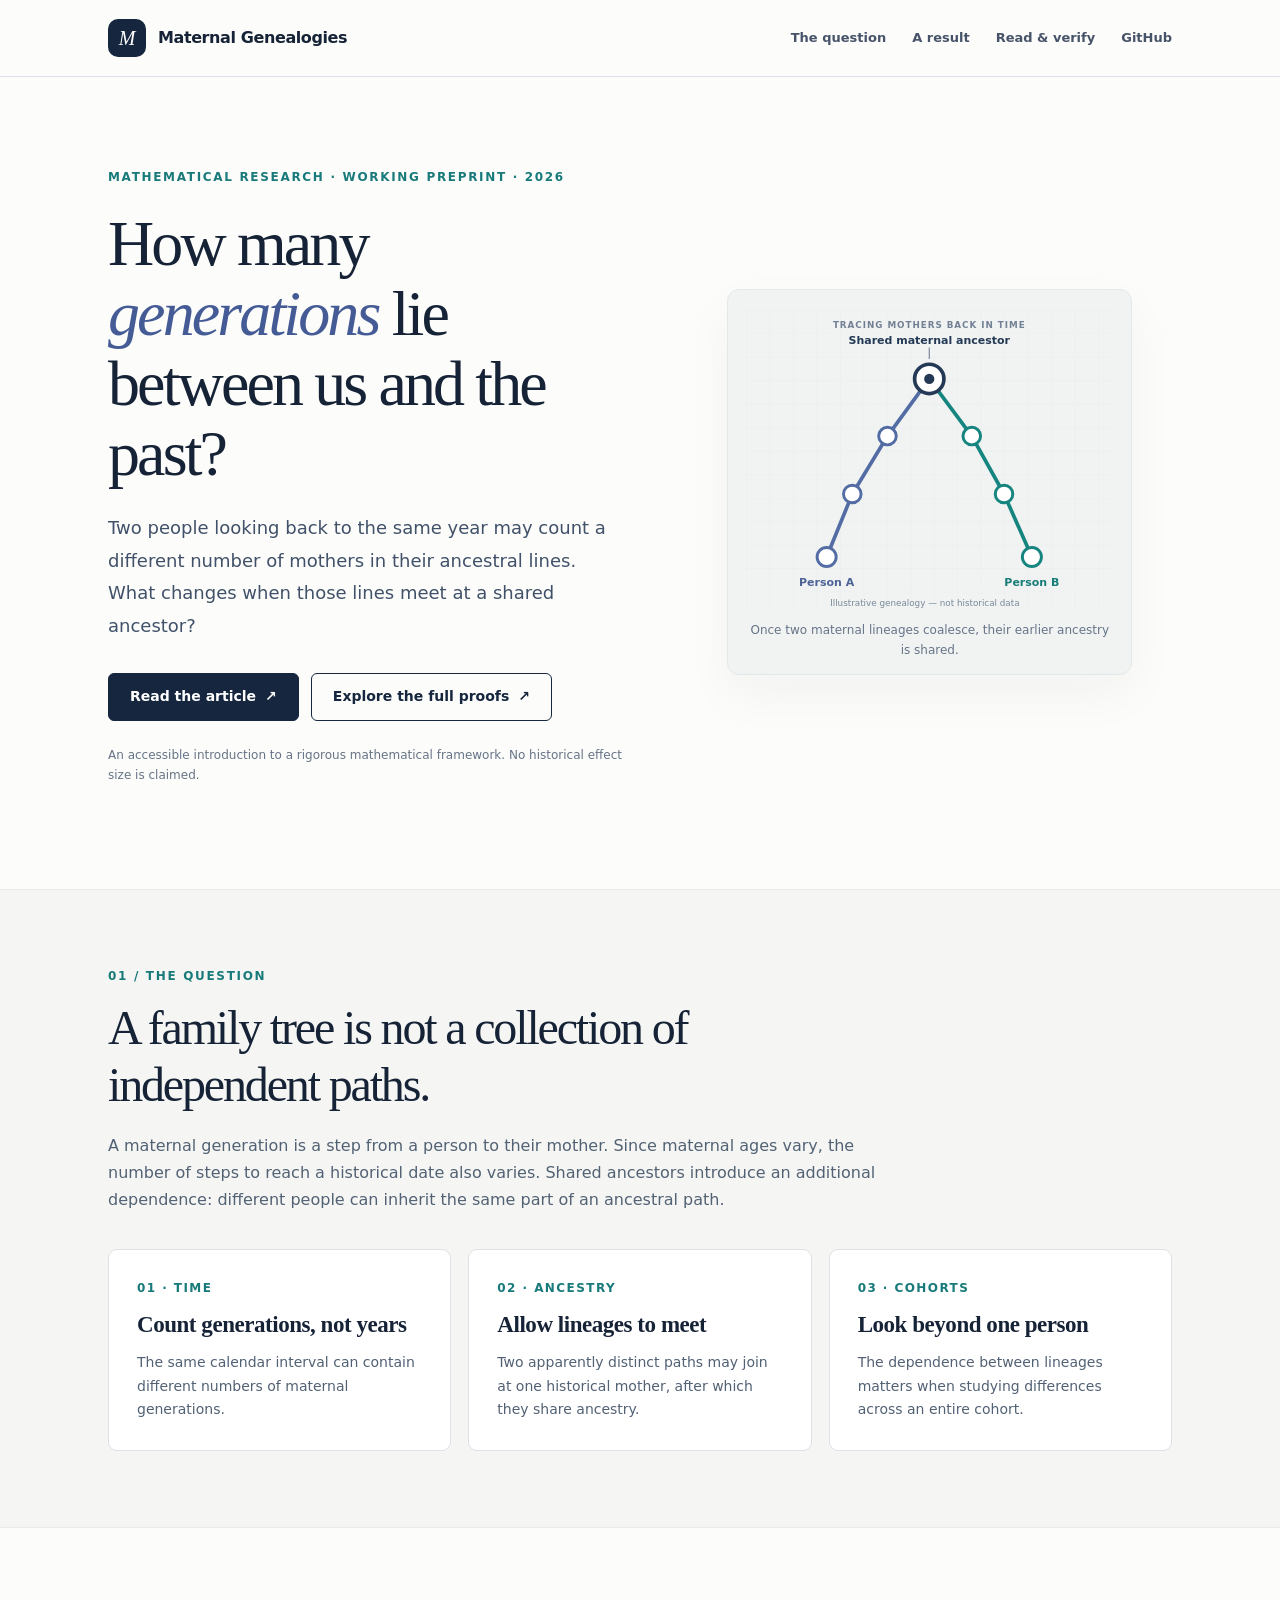
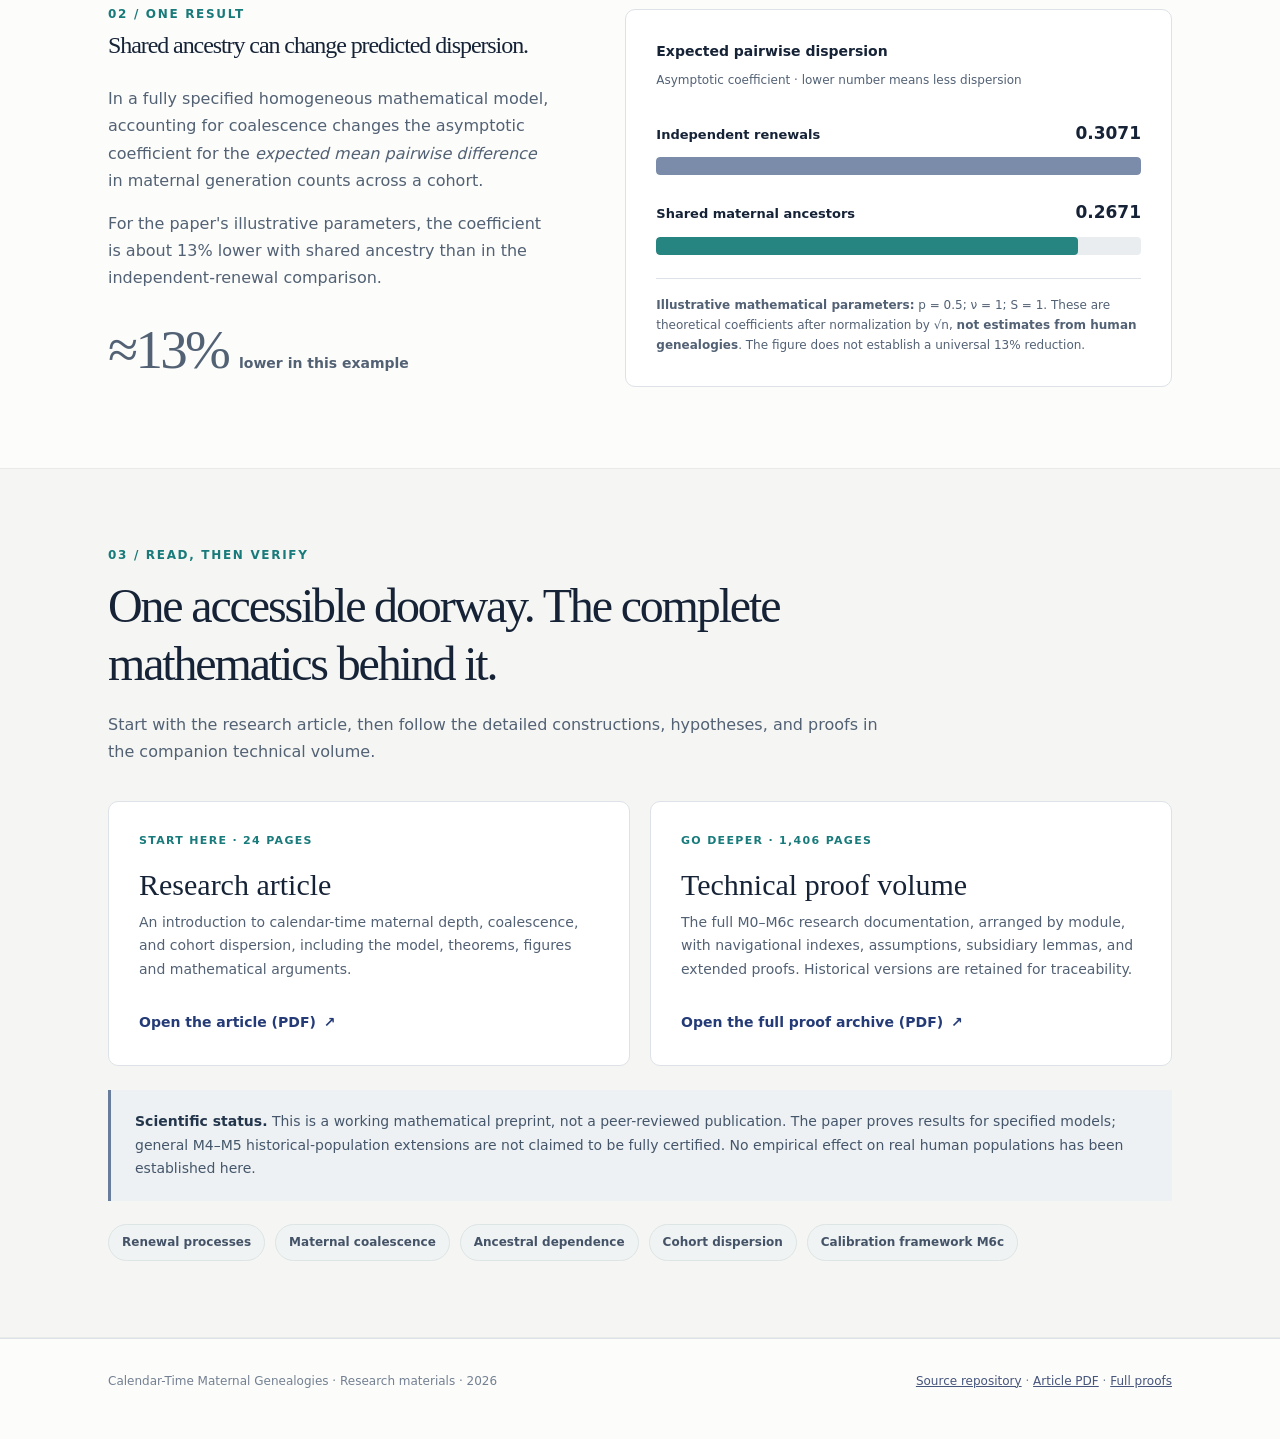
==== index.html @ 94e9f5e0 "Add accessible academic website for maternal genealogies" ====
<!doctype html>
<html lang="en">
<head>
  <meta charset="utf-8">
  <meta name="viewport" content="width=device-width, initial-scale=1">
  <meta name="theme-color" content="#101b30">
  <meta name="description" content="A mathematical research preprint on calendar-time maternal genealogies, shared ancestry, coalescence, and cohort-level generational dispersion. Read the paper and its full technical proofs.">
  <meta property="og:type" content="website">
  <meta property="og:title" content="Calendar-Time Maternal Genealogies">
  <meta property="og:description" content="How do shared maternal ancestors change the spread of generational depths? An accessible introduction to the paper and its complete mathematical proofs.">
  <meta property="og:url" content="https://leomarquet14-star.github.io/maternal-genealogies/">
  <link rel="canonical" href="https://leomarquet14-star.github.io/maternal-genealogies/">
  <title>Calendar-Time Maternal Genealogies — Research & Full Proofs</title>
  <style>
    :root{color-scheme:light;--ink:#162337;--muted:#526174;--line:#dce2e7;--paper:#fcfcfa;--canvas:#f5f6f3;--navy:#15263e;--indigo:#465899;--teal:#187a7a;--warm:#edede7;--serif:Georgia,'Times New Roman',serif;--sans:Inter,ui-sans-serif,system-ui,-apple-system,BlinkMacSystemFont,'Segoe UI',sans-serif}
    *{box-sizing:border-box}html{scroll-behavior:smooth}body{margin:0;background:var(--paper);color:var(--ink);font-family:var(--sans);line-height:1.7;-webkit-font-smoothing:antialiased}a{color:inherit}a:focus-visible{outline:3px solid #9babe8;outline-offset:4px;border-radius:3px}
    .wrap{max-width:1120px;margin:auto;padding:0 28px}.top{border-bottom:1px solid var(--line);background:rgba(252,252,250,.96)}.top-inner{min-height:76px;display:flex;align-items:center;justify-content:space-between;gap:24px}.mark{display:flex;align-items:center;gap:12px;text-decoration:none;font-weight:690;letter-spacing:-.025em}.symbol{display:grid;place-items:center;width:38px;height:38px;border-radius:10px;background:var(--navy);color:white;font:italic 20px var(--serif)}.nav{display:flex;align-items:center;flex-wrap:wrap;gap:26px}.nav a{text-decoration:none;color:#475369;font-size:13px;font-weight:600}.nav a:hover{color:#1d377e}
    .hero{padding:90px 0 92px}.hero-grid{display:grid;grid-template-columns:1.03fr .97fr;gap:65px;align-items:center}.eyebrow{font-size:12px;letter-spacing:.14em;text-transform:uppercase;font-weight:750;color:var(--teal)}h1,h2,h3,p{margin-top:0}h1,h2{font-family:var(--serif);font-weight:500;letter-spacing:-.045em}h1{font-size:clamp(48px,5vw,72px);line-height:1.09;margin:22px 0 24px}h1 em{font-style:italic;color:#445b95}.lead{font-size:18px;color:#405169;line-height:1.8;max-width:565px}.actions{display:flex;flex-wrap:wrap;gap:12px;margin:31px 0 24px}.btn{display:inline-flex;justify-content:center;align-items:center;gap:9px;padding:13px 21px;border:1px solid var(--navy);border-radius:6px;font-size:14px;text-decoration:none;font-weight:720;line-height:1.4;transition:transform .18s,background .18s}.btn:hover{transform:translateY(-2px)}.btn.primary{background:var(--navy);color:#fff}.btn.secondary{color:var(--navy);background:transparent}.fine{font-size:12px;color:#667487}.visual{background:#f0f3f2;border:1px solid #e3e8e8;border-radius:12px;padding:20px 18px 14px;box-shadow:0 20px 50px rgba(21,38,62,.045)}.visual svg{display:block;width:100%;height:auto}.visual figcaption{color:#677488;text-align:center;font-size:12px;margin-top:9px}
    section{scroll-margin-top:24px}.band{background:var(--canvas);border-top:1px solid #e9ebe8;border-bottom:1px solid #e9ebe8}.section{padding:76px 0}.section-heading{max-width:770px;margin:0 0 36px}.section-heading h2{font-size:clamp(36px,4vw,48px);line-height:1.2;margin:12px 0 18px}.section-heading p{font-size:16px;color:var(--muted)}.grid3{display:grid;grid-template-columns:repeat(3,1fr);gap:17px}.panel{padding:28px;border:1px solid var(--line);background:#fff;border-radius:9px}.number{font-size:12px;color:var(--teal);font-weight:800;letter-spacing:.12em}.panel h3{font-family:var(--serif);font-size:23px;line-height:1.3;letter-spacing:-.02em;margin:11px 0}.panel p{font-size:14px;color:var(--muted);margin:0}
    .finding{display:grid;grid-template-columns:.9fr 1.1fr;gap:70px;align-items:center}.finding p{color:var(--muted)}.chart{background:white;border:1px solid var(--line);border-radius:10px;padding:30px}.chart-title{font-size:14px;font-weight:730;margin-bottom:6px}.chart-sub{font-size:12px;color:var(--muted);margin-bottom:28px}.bar-row{margin-bottom:23px}.bar-row-label{display:flex;justify-content:space-between;align-items:baseline;gap:10px;font-size:13px;font-weight:650;margin-bottom:10px}.bar-row-label strong{font-size:17px;font-variant-numeric:tabular-nums}.bar-track{height:18px;border-radius:4px;background:#e9edf0;overflow:hidden}.bar-fill{display:block;height:100%;border-radius:4px}.bar-fill.b0{background:#7b8baa;width:100%}.bar-fill.b1{background:#268580;width:86.97%}.chart-note{border-top:1px solid var(--line);padding-top:17px;margin:18px 0 0;font-size:12px;color:#647185;line-height:1.65}.stat{display:inline-block;font-family:var(--serif);font-size:55px;letter-spacing:-.05em;color:var(--teal);line-height:1.1;margin:12px 0}
    .reading{display:grid;grid-template-columns:1fr 1fr;gap:20px}.doc{border:1px solid var(--line);background:white;border-radius:10px;padding:30px;display:flex;flex-direction:column}.doc .tag{font-size:11px;font-weight:800;letter-spacing:.12em;text-transform:uppercase;color:var(--teal)}.doc h3{font:500 30px/1.2 var(--serif);margin:16px 0 8px}.doc p{font-size:14px;color:var(--muted)}.doc .grow{flex:1}.doc .download{display:inline-flex;align-items:center;gap:8px;margin-top:15px;text-decoration:none;color:#243b77;font-size:14px;font-weight:750}.doc .download:hover{text-decoration:underline}
    .note{margin-top:24px;padding:20px 24px;background:#edf1f3;border-left:3px solid #687d9b;color:#45566b;font-size:14px}.note strong{color:#24364c}.method{display:flex;flex-wrap:wrap;gap:10px;margin-top:23px}.pill{background:#f0f3f3;border:1px solid #dce4e4;border-radius:100px;padding:7px 13px;font-size:12px;color:#445367;font-weight:600}.footer{border-top:1px solid var(--line);padding:32px 0 48px;color:#738092;font-size:12px}.footinner{display:flex;justify-content:space-between;gap:20px;flex-wrap:wrap}.footinner a{color:#46557c}
    @media(max-width:850px){.hero-grid,.finding,.reading{grid-template-columns:1fr}.hero{padding:58px 0}.hero-grid{gap:30px}.visual{max-width:620px}.grid3{grid-template-columns:1fr}.section{padding:56px 0}.nav{gap:12px}.top-inner{align-items:flex-start;flex-direction:column;padding-top:18px;padding-bottom:16px}.finding{gap:30px}}@media(max-width:490px){.wrap{padding:0 18px}.nav a{font-size:12px}h1{font-size:44px}.chart{padding:19px}.panel,.doc{padding:22px}}
    @media(prefers-reduced-motion:reduce){html{scroll-behavior:auto}.btn{transition:none}}
  </style>
</head>
<body>
  <header class="top"><div class="wrap top-inner"><a class="mark" href="#top" aria-label="Maternal Genealogies home"><span class="symbol" aria-hidden="true">M</span><span>Maternal Genealogies</span></a><nav class="nav" aria-label="Primary navigation"><a href="#question">The question</a><a href="#result">A result</a><a href="#documents">Read &amp; verify</a><a href="https://github.com/leomarquet14-star/maternal-genealogies">GitHub</a></nav></div></header>
  <main id="top">
    <section class="hero"><div class="wrap hero-grid"><div>
      <div class="eyebrow">Mathematical research · Working preprint · 2026</div>
      <h1>How many <em>generations</em> lie between us and the past?</h1>
      <p class="lead">Two people looking back to the same year may count a different number of mothers in their ancestral lines. What changes when those lines meet at a shared ancestor?</p>
      <div class="actions"><a class="btn primary" href="./manuscript_v0_6.pdf" target="_blank" rel="noopener">Read the article <span aria-hidden="true">↗</span></a><a class="btn secondary" href="./VOLUME_M0_M6C_ACCES_AUX_PREUVES.pdf" target="_blank" rel="noopener">Explore the full proofs <span aria-hidden="true">↗</span></a></div>
      <p class="fine">An accessible introduction to a rigorous mathematical framework. No historical effect size is claimed.</p>
    </div><figure class="visual" aria-labelledby="figcap">
      <svg viewBox="0 0 500 410" role="img" aria-label="Two maternal ancestral lineages merge at a shared maternal ancestor. Person A and Person B have separate mothers and earlier maternal ancestors until the lineages coalesce.">
        <defs><pattern id="grid" width="32" height="32" patternUnits="userSpaceOnUse"><path d="M32 0H0V32" fill="none" stroke="#d9e1e2" stroke-width=".7"/></pattern></defs>
        <rect x="0" y="0" width="500" height="410" fill="url(#grid)" opacity=".65"/>
        <text x="250" y="25" text-anchor="middle" font-size="12" fill="#728094" font-weight="650" letter-spacing="1.3">TRACING MOTHERS BACK IN TIME</text>
        <path d="M110 337L145 251L193 172L250 94" fill="none" stroke="#536da4" stroke-width="5" stroke-linecap="round" stroke-linejoin="round"/>
        <path d="M390 337L352 251L308 172L250 94" fill="none" stroke="#16847f" stroke-width="5" stroke-linecap="round" stroke-linejoin="round"/>
        <g fill="#fff" stroke="#536da4" stroke-width="4"><circle cx="110" cy="337" r="13"/><circle cx="145" cy="251" r="12"/><circle cx="193" cy="172" r="12"/></g>
        <g fill="#fff" stroke="#16847f" stroke-width="4"><circle cx="390" cy="337" r="13"/><circle cx="352" cy="251" r="12"/><circle cx="308" cy="172" r="12"/></g>
        <circle cx="250" cy="94" r="20" fill="#fff" stroke="#243955" stroke-width="5"/><circle cx="250" cy="94" r="7" fill="#243955"/>
        <path d="M250 67V51" stroke="#748195" stroke-width="1.5"/><text x="250" y="47" text-anchor="middle" fill="#243955" font-size="15" font-weight="720">Shared maternal ancestor</text>
        <text x="110" y="376" text-anchor="middle" fill="#4e6396" font-size="15" font-weight="740">Person A</text>
        <text x="390" y="376" text-anchor="middle" fill="#187c78" font-size="15" font-weight="740">Person B</text>
        <text x="244" y="404" text-anchor="middle" fill="#798899" font-size="12">Illustrative genealogy — not historical data</text>
      </svg>
      <figcaption id="figcap">Once two maternal lineages coalesce, their earlier ancestry is shared.</figcaption>
    </figure></div></section>
    <section class="band section" id="question"><div class="wrap">
      <div class="section-heading"><div class="eyebrow">01 / The question</div><h2>A family tree is not a collection of independent paths.</h2><p>A maternal generation is a step from a person to their mother. Since maternal ages vary, the number of steps to reach a historical date also varies. Shared ancestors introduce an additional dependence: different people can inherit the same part of an ancestral path.</p></div>
      <div class="grid3"><article class="panel"><div class="number">01 · TIME</div><h3>Count generations, not years</h3><p>The same calendar interval can contain different numbers of maternal generations.</p></article><article class="panel"><div class="number">02 · ANCESTRY</div><h3>Allow lineages to meet</h3><p>Two apparently distinct paths may join at one historical mother, after which they share ancestry.</p></article><article class="panel"><div class="number">03 · COHORTS</div><h3>Look beyond one person</h3><p>The dependence between lineages matters when studying differences across an entire cohort.</p></article></div>
    </div></section>
    <section class="section" id="result"><div class="wrap finding">
      <div><div class="eyebrow">02 / One result</div><h2>Shared ancestry can change predicted dispersion.</h2><p>In a fully specified homogeneous mathematical model, accounting for coalescence changes the asymptotic coefficient for the <em>expected mean pairwise difference</em> in maternal generation counts across a cohort.</p><p>For the paper's illustrative parameters, the coefficient is about 13% lower with shared ancestry than in the independent-renewal comparison.</p><p class="stat" aria-label="Approximately thirteen percent smaller">≈13% <span style="font:600 14px var(--sans);letter-spacing:0;color:#526174">lower in this example</span></p></div>
      <div class="chart" role="img" aria-label="Theoretical normalized dispersion coefficient: independent lineages 0.3071; shared ancestors 0.2671, about thirteen percent lower in the illustrated homogeneous model.">
        <div class="chart-title">Expected pairwise dispersion</div><div class="chart-sub">Asymptotic coefficient · lower number means less dispersion</div>
        <div class="bar-row"><div class="bar-row-label"><span>Independent renewals</span><strong>0.3071</strong></div><div class="bar-track"><span class="bar-fill b0"></span></div></div>
        <div class="bar-row"><div class="bar-row-label"><span>Shared maternal ancestors</span><strong>0.2671</strong></div><div class="bar-track"><span class="bar-fill b1"></span></div></div>
        <p class="chart-note"><strong>Illustrative mathematical parameters:</strong> p = 0.5; ν = 1; S = 1. These are theoretical coefficients after normalization by √n, <strong>not estimates from human genealogies</strong>. The figure does not establish a universal 13% reduction.</p>
      </div>
    </div></section>
    <section class="band section" id="documents"><div class="wrap">
      <div class="section-heading"><div class="eyebrow">03 / Read, then verify</div><h2>One accessible doorway. The complete mathematics behind it.</h2><p>Start with the research article, then follow the detailed constructions, hypotheses, and proofs in the companion technical volume.</p></div>
      <div class="reading">
        <article class="doc"><span class="tag">Start here · 24 pages</span><h3>Research article</h3><p class="grow">An introduction to calendar-time maternal depth, coalescence, and cohort dispersion, including the model, theorems, figures and mathematical arguments.</p><a class="download" href="./manuscript_v0_6.pdf" target="_blank" rel="noopener">Open the article (PDF) <span aria-hidden="true">↗</span></a></article>
        <article class="doc"><span class="tag">Go deeper · 1,406 pages</span><h3>Technical proof volume</h3><p class="grow">The full M0–M6c research documentation, arranged by module, with navigational indexes, assumptions, subsidiary lemmas, and extended proofs. Historical versions are retained for traceability.</p><a class="download" href="./VOLUME_M0_M6C_ACCES_AUX_PREUVES.pdf" target="_blank" rel="noopener">Open the full proof archive (PDF) <span aria-hidden="true">↗</span></a></article>
      </div>
      <div class="note"><strong>Scientific status.</strong> This is a working mathematical preprint, not a peer-reviewed publication. The paper proves results for specified models; general M4–M5 historical-population extensions are not claimed to be fully certified. No empirical effect on real human populations has been established here.</div>
      <div class="method" aria-label="Technical topics"><span class="pill">Renewal processes</span><span class="pill">Maternal coalescence</span><span class="pill">Ancestral dependence</span><span class="pill">Cohort dispersion</span><span class="pill">Calibration framework M6c</span></div>
    </div></section>
  </main>
  <footer class="footer"><div class="wrap footinner"><span>Calendar-Time Maternal Genealogies · Research materials · 2026</span><span><a href="https://github.com/leomarquet14-star/maternal-genealogies">Source repository</a> · <a href="./manuscript_v0_6.pdf">Article PDF</a> · <a href="./VOLUME_M0_M6C_ACCES_AUX_PREUVES.pdf">Full proofs</a></span></div></footer>
</body></html>
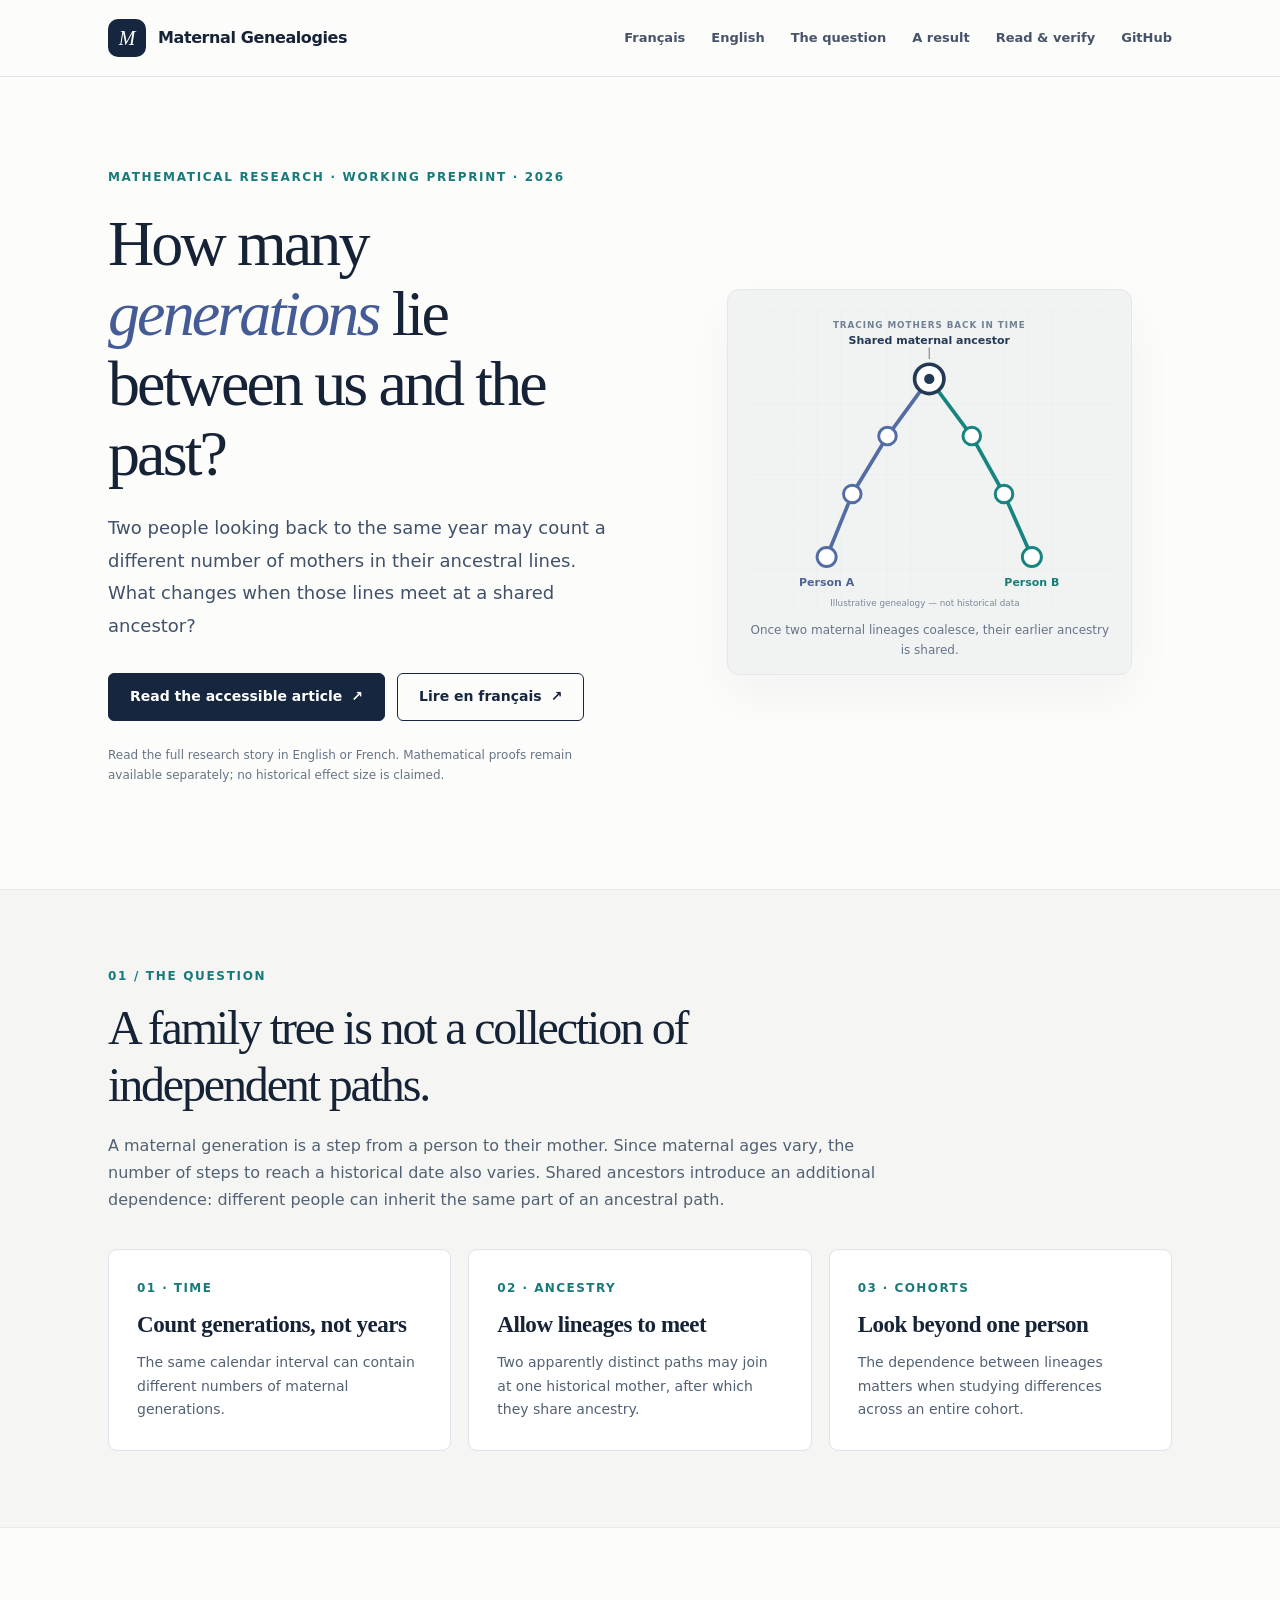
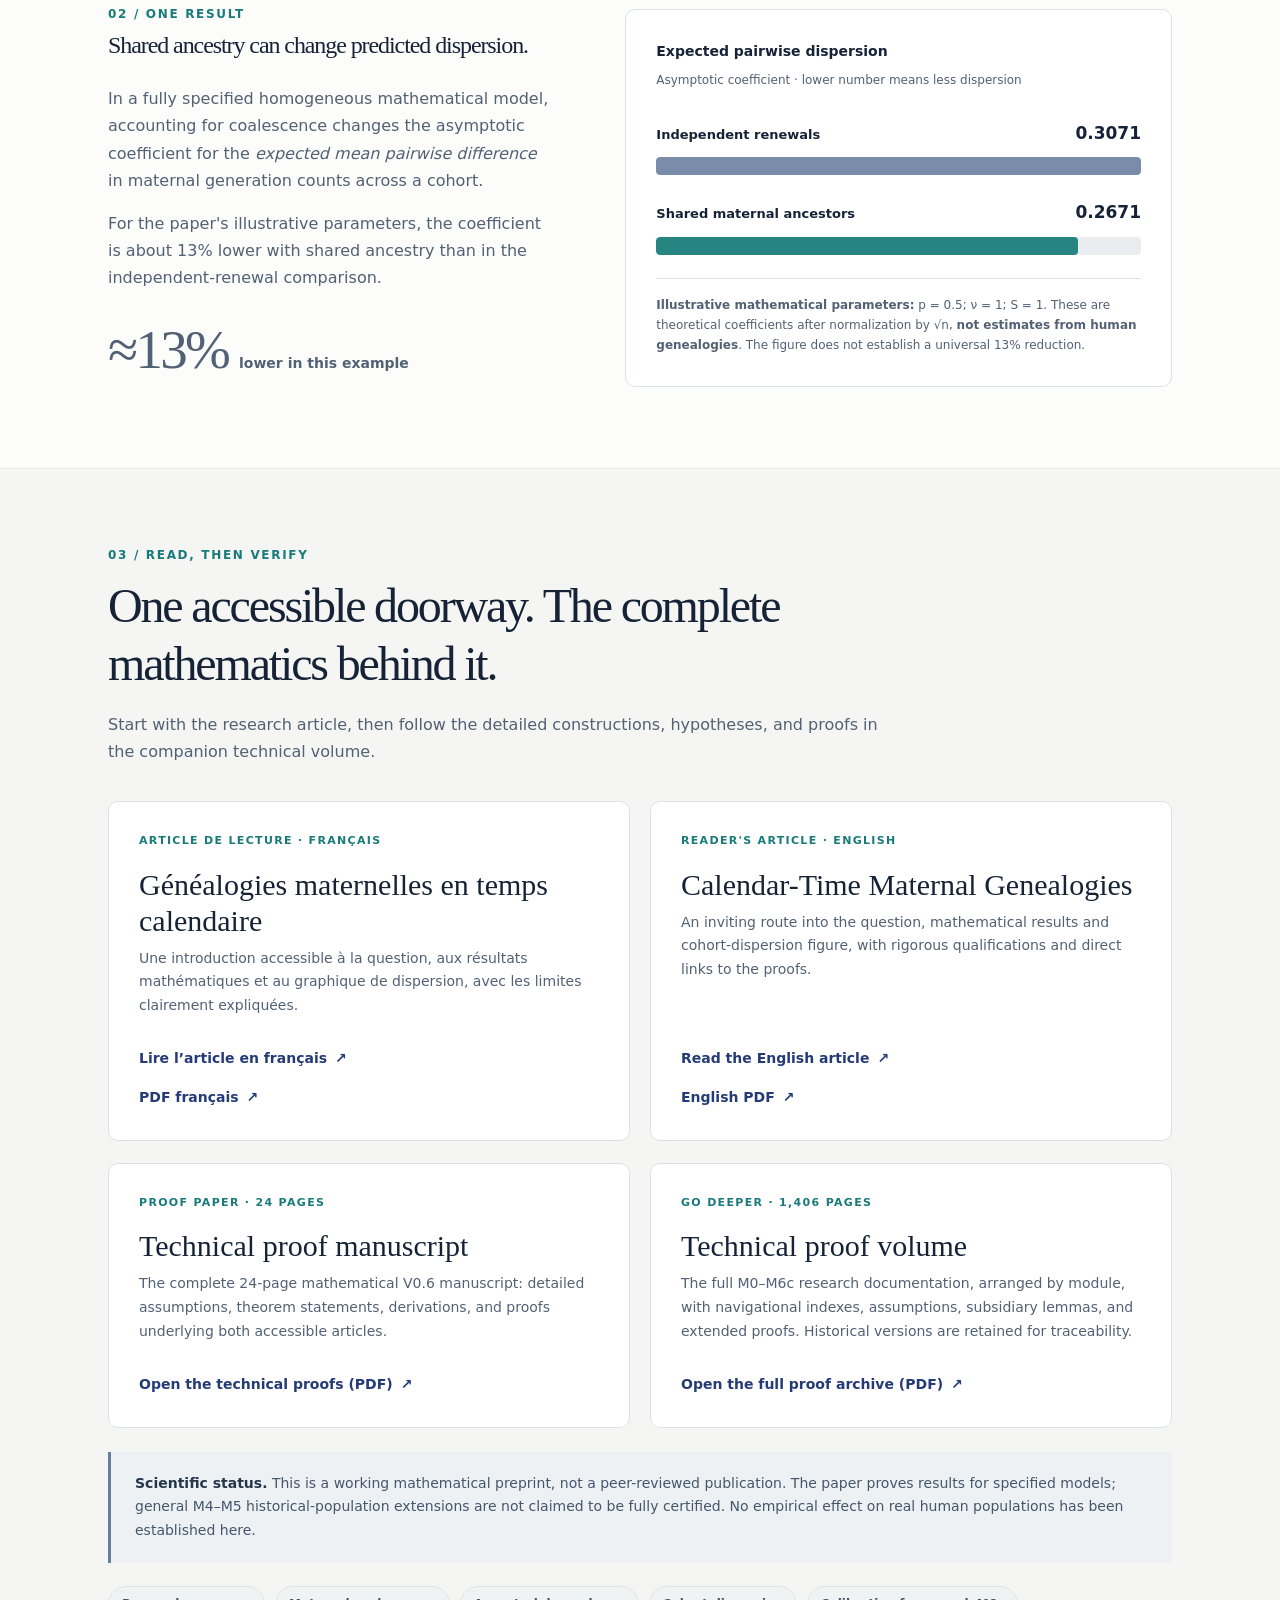
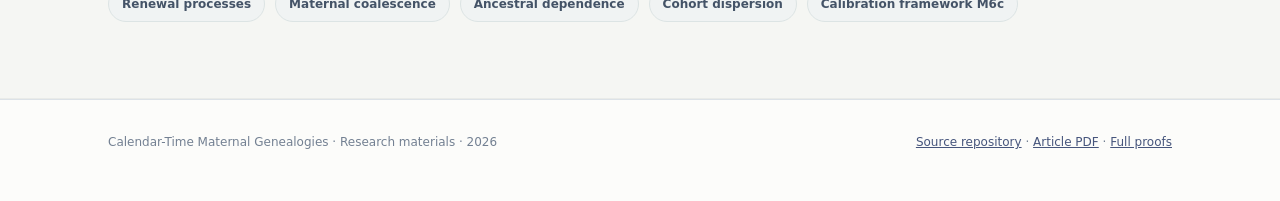
==== commit c719a33b: "Feature bilingual accessible articles with separate proof documents" ====
--- a/index.html
+++ b/index.html
@@ -25,14 +25,14 @@
   </style>
 </head>
 <body>
-  <header class="top"><div class="wrap top-inner"><a class="mark" href="#top" aria-label="Maternal Genealogies home"><span class="symbol" aria-hidden="true">M</span><span>Maternal Genealogies</span></a><nav class="nav" aria-label="Primary navigation"><a href="#question">The question</a><a href="#result">A result</a><a href="#documents">Read &amp; verify</a><a href="https://github.com/leomarquet14-star/maternal-genealogies">GitHub</a></nav></div></header>
+  <header class="top"><div class="wrap top-inner"><a class="mark" href="#top" aria-label="Maternal Genealogies home"><span class="symbol" aria-hidden="true">M</span><span>Maternal Genealogies</span></a><nav class="nav" aria-label="Primary navigation"><a href="./article-fr.html" lang="fr">Français</a><a href="./article-en.html" lang="en">English</a><a href="#question">The question</a><a href="#result">A result</a><a href="#documents">Read &amp; verify</a><a href="https://github.com/leomarquet14-star/maternal-genealogies">GitHub</a></nav></div></header>
   <main id="top">
     <section class="hero"><div class="wrap hero-grid"><div>
       <div class="eyebrow">Mathematical research · Working preprint · 2026</div>
       <h1>How many <em>generations</em> lie between us and the past?</h1>
       <p class="lead">Two people looking back to the same year may count a different number of mothers in their ancestral lines. What changes when those lines meet at a shared ancestor?</p>
-      <div class="actions"><a class="btn primary" href="./manuscript_v0_6.pdf" target="_blank" rel="noopener">Read the article <span aria-hidden="true">↗</span></a><a class="btn secondary" href="./VOLUME_M0_M6C_ACCES_AUX_PREUVES.pdf" target="_blank" rel="noopener">Explore the full proofs <span aria-hidden="true">↗</span></a></div>
-      <p class="fine">An accessible introduction to a rigorous mathematical framework. No historical effect size is claimed.</p>
+      <div class="actions"><a class="btn primary" href="./article-en.html">Read the accessible article <span aria-hidden="true">↗</span></a><a class="btn secondary" href="./article-fr.html" lang="fr">Lire en français <span aria-hidden="true">↗</span></a></div>
+      <p class="fine">Read the full research story in English or French. Mathematical proofs remain available separately; no historical effect size is claimed.</p>
     </div><figure class="visual" aria-labelledby="figcap">
       <svg viewBox="0 0 500 410" role="img" aria-label="Two maternal ancestral lineages merge at a shared maternal ancestor. Person A and Person B have separate mothers and earlier maternal ancestors until the lineages coalesce.">
         <defs><pattern id="grid" width="32" height="32" patternUnits="userSpaceOnUse"><path d="M32 0H0V32" fill="none" stroke="#d9e1e2" stroke-width=".7"/></pattern></defs>
@@ -65,8 +65,8 @@
     </div></section>
     <section class="band section" id="documents"><div class="wrap">
       <div class="section-heading"><div class="eyebrow">03 / Read, then verify</div><h2>One accessible doorway. The complete mathematics behind it.</h2><p>Start with the research article, then follow the detailed constructions, hypotheses, and proofs in the companion technical volume.</p></div>
-      <div class="reading">
-        <article class="doc"><span class="tag">Start here · 24 pages</span><h3>Research article</h3><p class="grow">An introduction to calendar-time maternal depth, coalescence, and cohort dispersion, including the model, theorems, figures and mathematical arguments.</p><a class="download" href="./manuscript_v0_6.pdf" target="_blank" rel="noopener">Open the article (PDF) <span aria-hidden="true">↗</span></a></article>
+      <div class="reading" style="margin-bottom:22px"><article class="doc"><span class="tag">Article de lecture · Français</span><h3 lang="fr">Généalogies maternelles en temps calendaire</h3><p class="grow" lang="fr">Une introduction accessible à la question, aux résultats mathématiques et au graphique de dispersion, avec les limites clairement expliquées.</p><a class="download" href="./article-fr.html" lang="fr">Lire l’article en français <span aria-hidden="true">↗</span></a><a class="download" href="./article-fr.pdf" lang="fr">PDF français <span aria-hidden="true">↗</span></a></article><article class="doc"><span class="tag">Reader's article · English</span><h3>Calendar-Time Maternal Genealogies</h3><p class="grow">An inviting route into the question, mathematical results and cohort-dispersion figure, with rigorous qualifications and direct links to the proofs.</p><a class="download" href="./article-en.html">Read the English article <span aria-hidden="true">↗</span></a><a class="download" href="./article-en.pdf">English PDF <span aria-hidden="true">↗</span></a></article></div><div class="reading">
+        <article class="doc"><span class="tag">Proof paper · 24 pages</span><h3>Technical proof manuscript</h3><p class="grow">The complete 24-page mathematical V0.6 manuscript: detailed assumptions, theorem statements, derivations, and proofs underlying both accessible articles.</p><a class="download" href="./manuscript_v0_6.pdf" target="_blank" rel="noopener">Open the technical proofs (PDF) <span aria-hidden="true">↗</span></a></article>
         <article class="doc"><span class="tag">Go deeper · 1,406 pages</span><h3>Technical proof volume</h3><p class="grow">The full M0–M6c research documentation, arranged by module, with navigational indexes, assumptions, subsidiary lemmas, and extended proofs. Historical versions are retained for traceability.</p><a class="download" href="./VOLUME_M0_M6C_ACCES_AUX_PREUVES.pdf" target="_blank" rel="noopener">Open the full proof archive (PDF) <span aria-hidden="true">↗</span></a></article>
       </div>
       <div class="note"><strong>Scientific status.</strong> This is a working mathematical preprint, not a peer-reviewed publication. The paper proves results for specified models; general M4–M5 historical-population extensions are not claimed to be fully certified. No empirical effect on real human populations has been established here.</div>
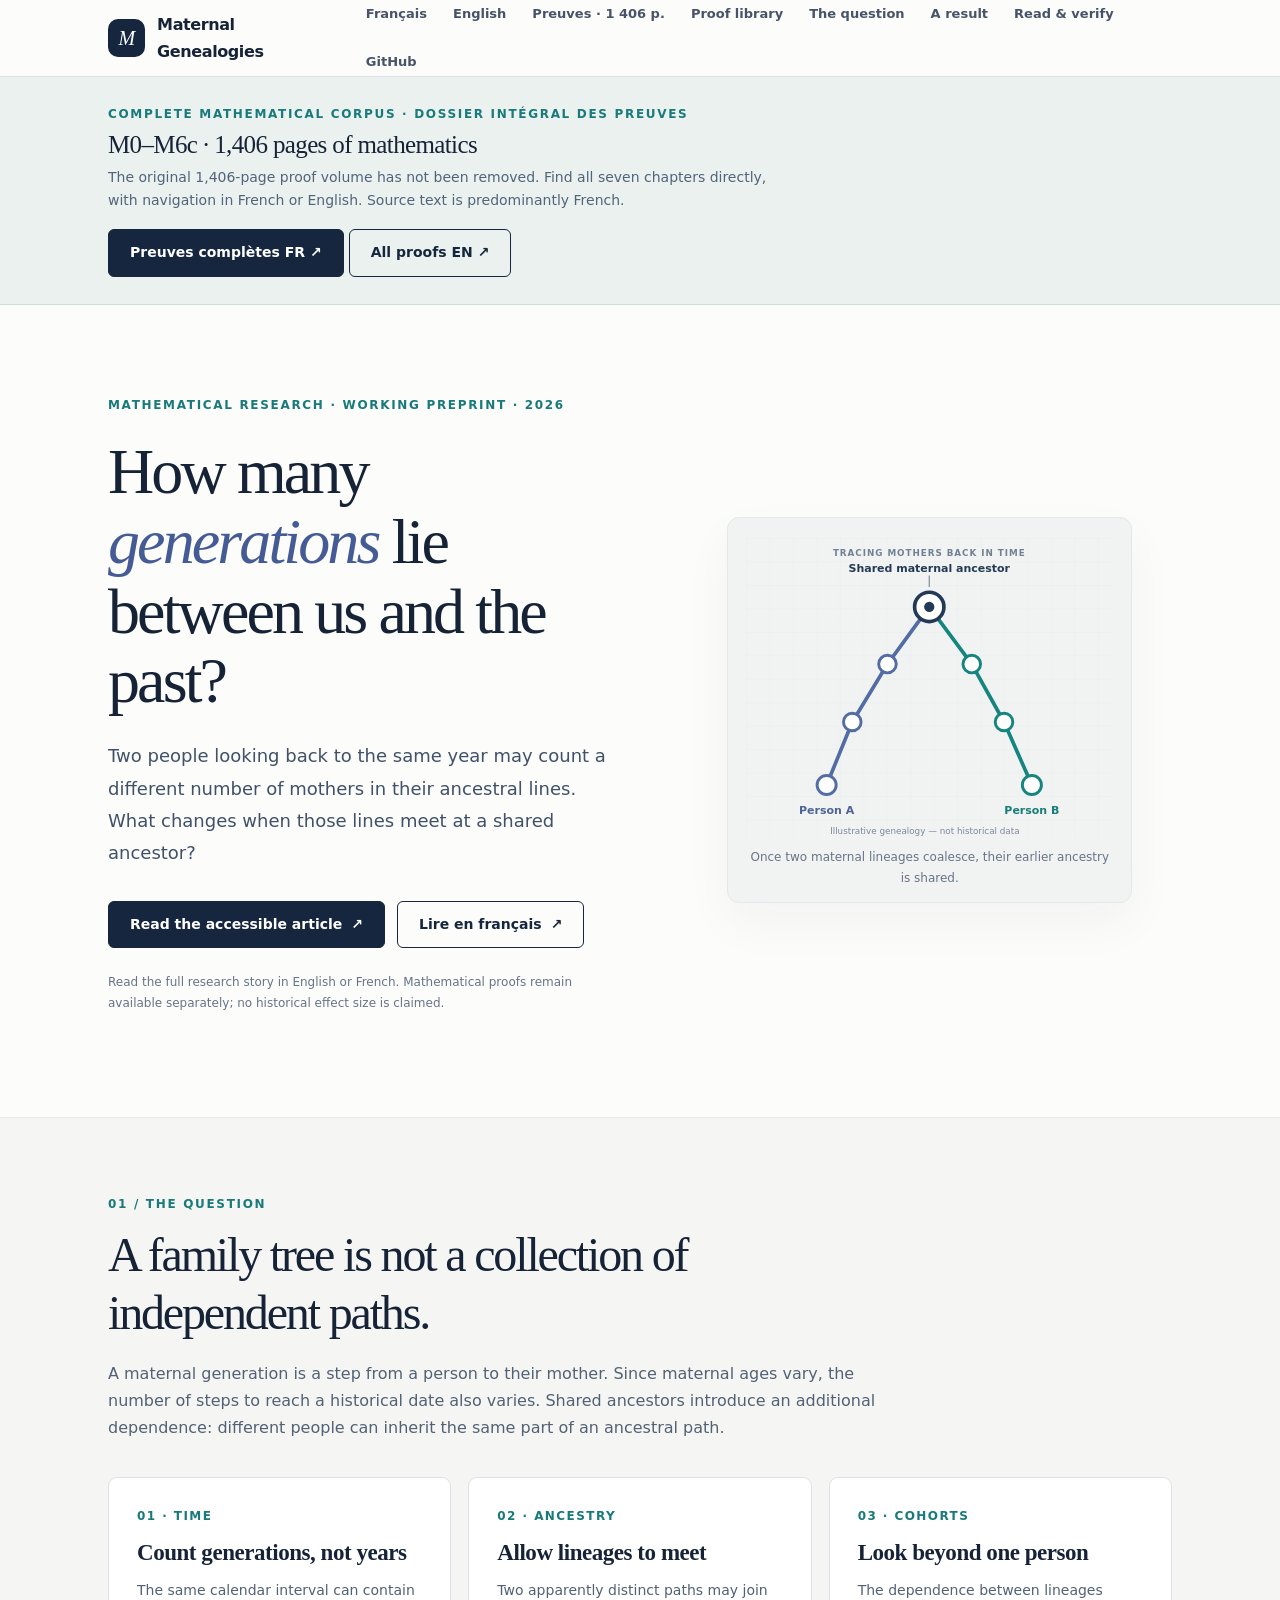
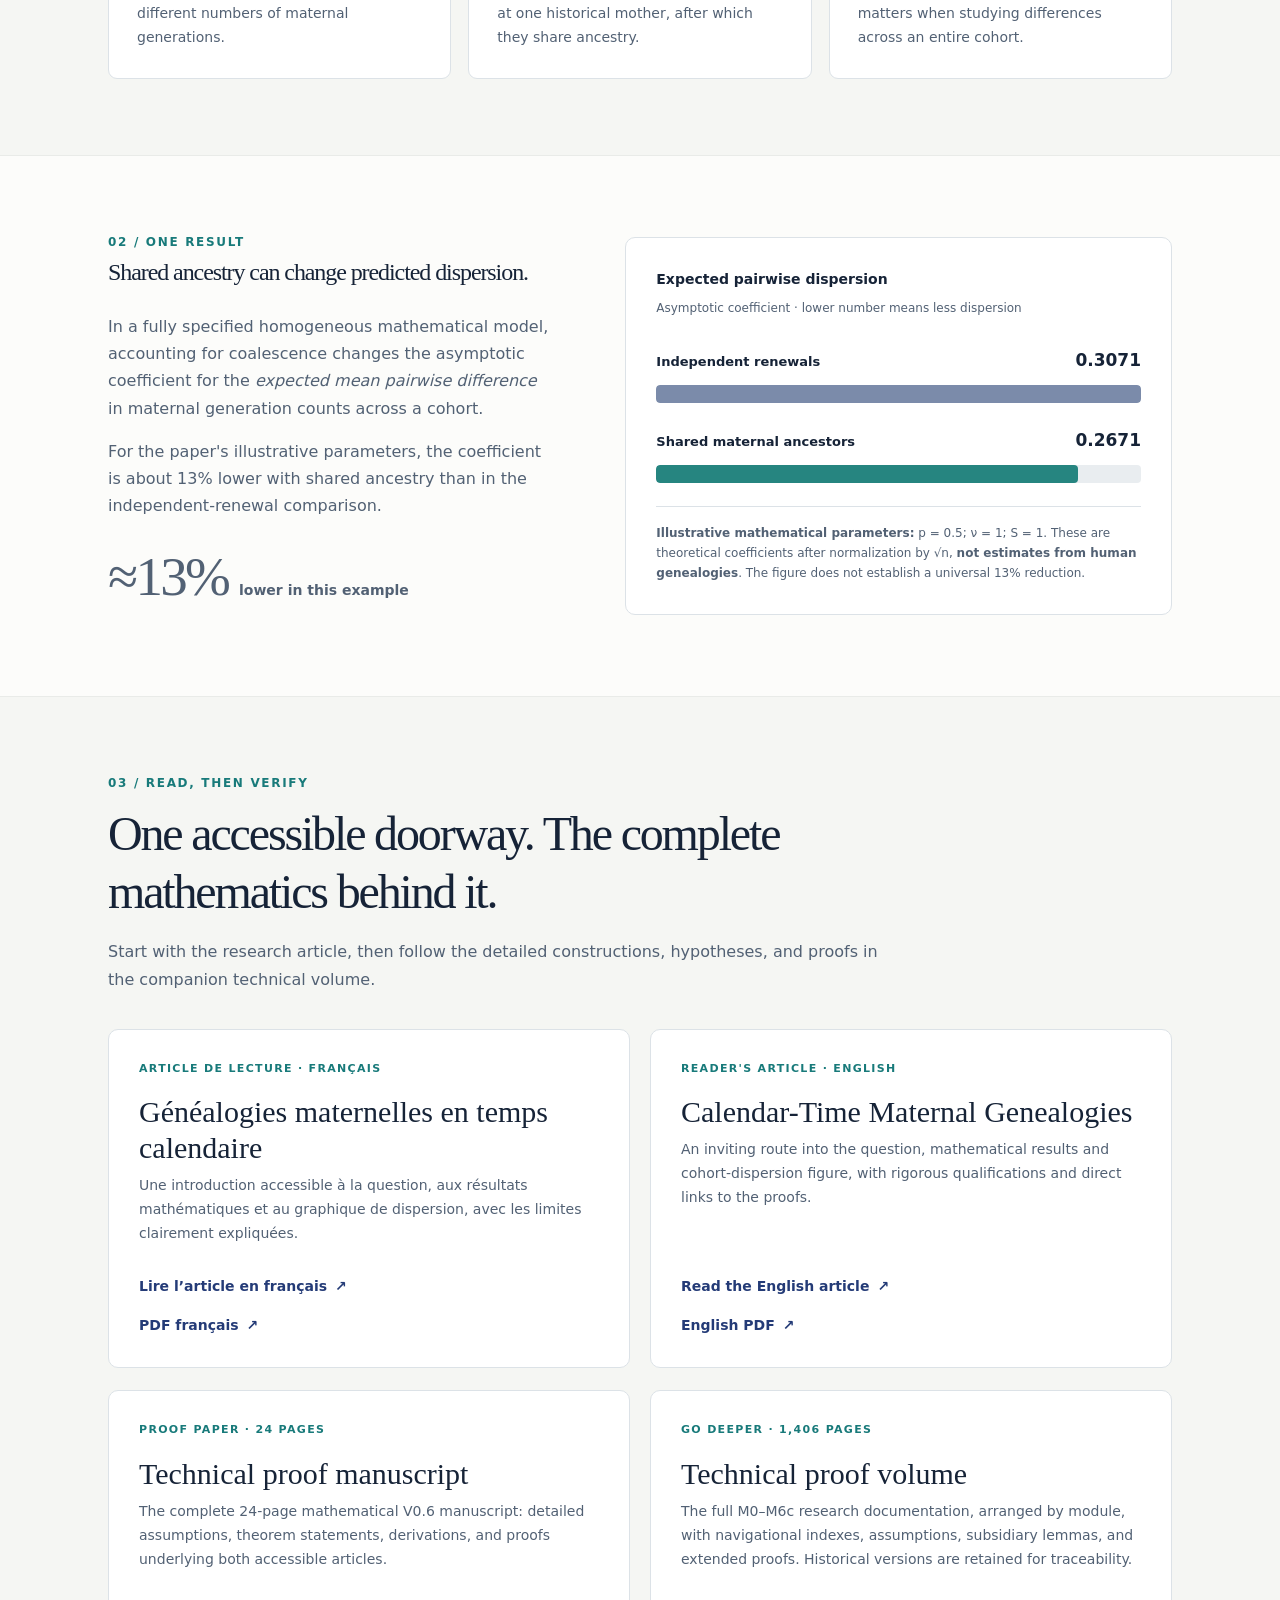
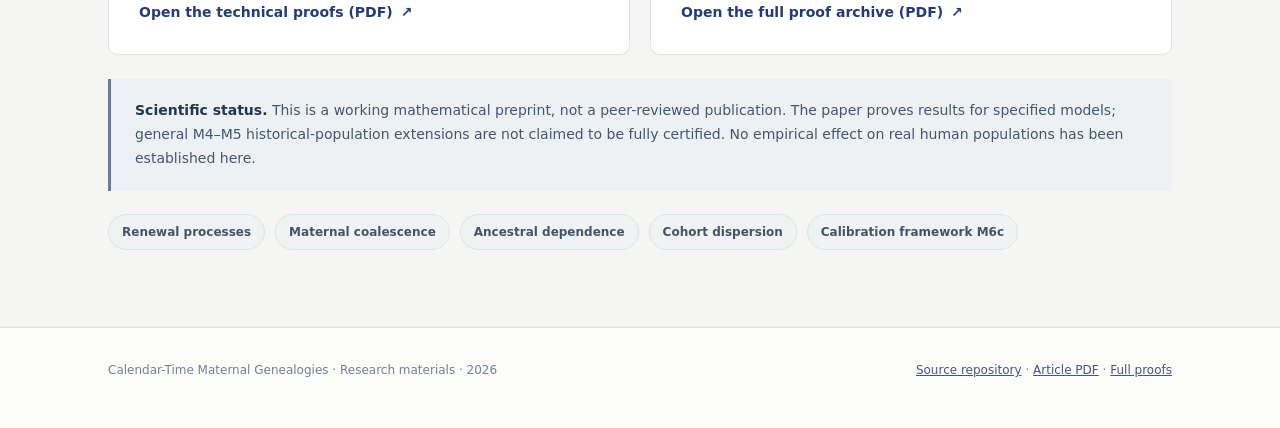
==== commit c76a7e39: "Put complete 1,406-page proof corpus at top of bilingual homepage" ====
--- a/index.html
+++ b/index.html
@@ -25,8 +25,9 @@
   </style>
 </head>
 <body>
-  <header class="top"><div class="wrap top-inner"><a class="mark" href="#top" aria-label="Maternal Genealogies home"><span class="symbol" aria-hidden="true">M</span><span>Maternal Genealogies</span></a><nav class="nav" aria-label="Primary navigation"><a href="./article-fr.html" lang="fr">Français</a><a href="./article-en.html" lang="en">English</a><a href="#question">The question</a><a href="#result">A result</a><a href="#documents">Read &amp; verify</a><a href="https://github.com/leomarquet14-star/maternal-genealogies">GitHub</a></nav></div></header>
+  <header class="top"><div class="wrap top-inner"><a class="mark" href="#top" aria-label="Maternal Genealogies home"><span class="symbol" aria-hidden="true">M</span><span>Maternal Genealogies</span></a><nav class="nav" aria-label="Primary navigation"><a href="./article-fr.html" lang="fr">Français</a><a href="./article-en.html" lang="en">English</a><a href="./preuves-fr.html" lang="fr">Preuves · 1 406 p.</a><a href="./proofs-en.html" lang="en">Proof library</a><a href="#question">The question</a><a href="#result">A result</a><a href="#documents">Read &amp; verify</a><a href="https://github.com/leomarquet14-star/maternal-genealogies">GitHub</a></nav></div></header>
   <main id="top">
+<section style="background:#eaf1ef;border-bottom:1px solid #d0ddd9;padding:27px 0"><div class="wrap" style="display:flex;align-items:center;justify-content:space-between;flex-wrap:wrap;gap:18px"><div style="max-width:670px"><div class="eyebrow">Complete mathematical corpus · Dossier intégral des preuves</div><div style="font:500 25px Georgia,serif;letter-spacing:-.025em;margin:7px 0">M0–M6c · 1,406 pages of mathematics</div><div style="font:14px/1.6 system-ui,sans-serif;color:#51647a">The original 1,406-page proof volume has not been removed. Find all seven chapters directly, with navigation in French or English. Source text is predominantly French.</div></div><div><a class="btn primary" href="./preuves-fr.html" lang="fr">Preuves complètes FR ↗</a> <a class="btn secondary" href="./proofs-en.html">All proofs EN ↗</a></div></div></section>
     <section class="hero"><div class="wrap hero-grid"><div>
       <div class="eyebrow">Mathematical research · Working preprint · 2026</div>
       <h1>How many <em>generations</em> lie between us and the past?</h1>
